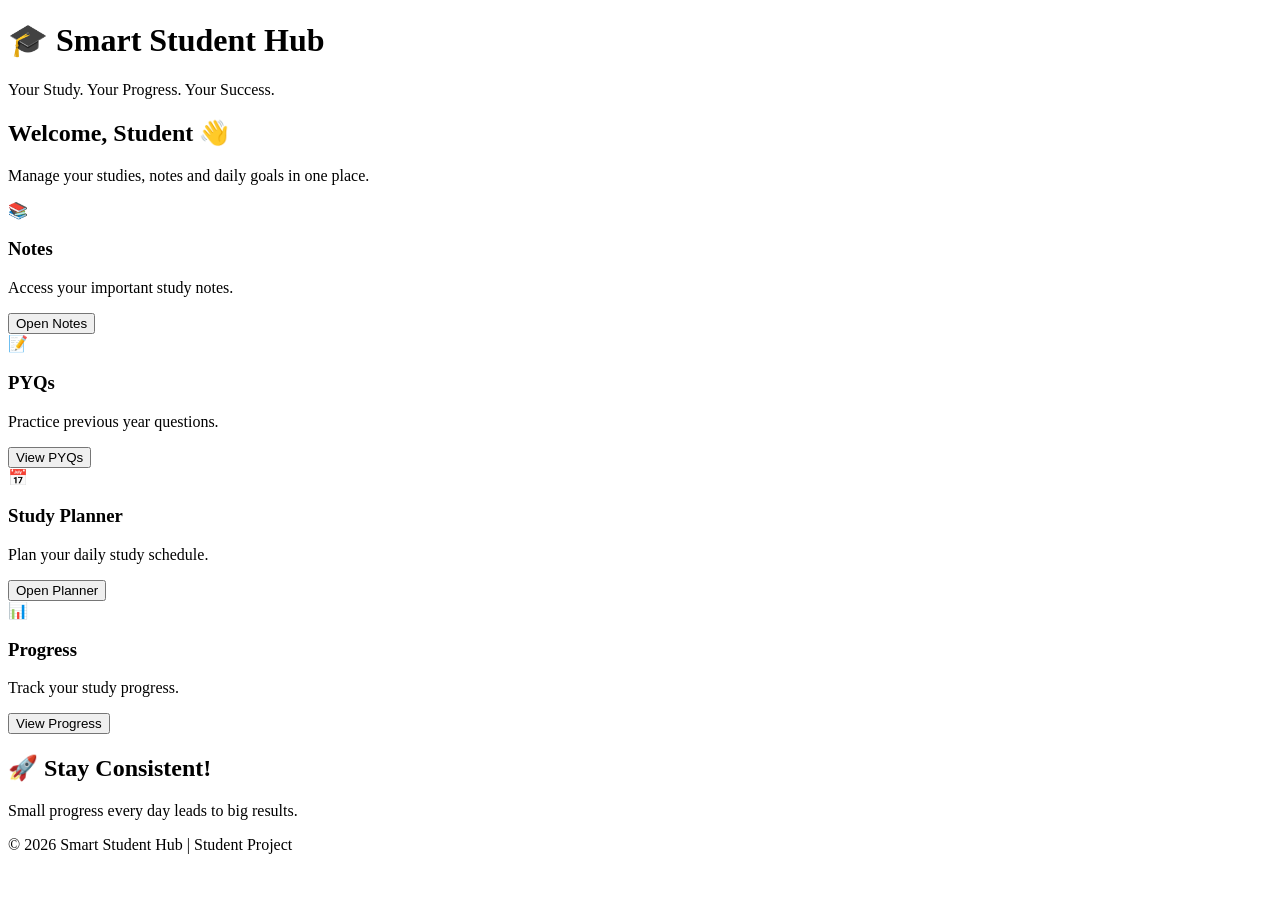
==== index.html @ 55549eb0 "Create index.html" ====
<!DOCTYPE html>
<html lang="en">
<head>
  <meta charset="UTF-8">
  <meta name="viewport" content="width=device-width, initial-scale=1.0">
  <title>Smart Student Hub</title>
  <link rel="stylesheet" href="style.css">
</head>

<body>

  <header>
    <h1>🎓 Smart Student Hub</h1>
    <p>Your Study. Your Progress. Your Success.</p>
  </header>

  <main>

    <section class="welcome">
      <h2>Welcome, Student 👋</h2>
      <p>Manage your studies, notes and daily goals in one place.</p>
    </section>

    <section class="cards">

      <div class="card">
        <div class="icon">📚</div>
        <h3>Notes</h3>
        <p>Access your important study notes.</p>
        <button>Open Notes</button>
      </div>

      <div class="card">
        <div class="icon">📝</div>
        <h3>PYQs</h3>
        <p>Practice previous year questions.</p>
        <button>View PYQs</button>
      </div>

      <div class="card">
        <div class="icon">📅</div>
        <h3>Study Planner</h3>
        <p>Plan your daily study schedule.</p>
        <button>Open Planner</button>
      </div>

      <div class="card">
        <div class="icon">📊</div>
        <h3>Progress</h3>
        <p>Track your study progress.</p>
        <button>View Progress</button>
      </div>

    </section>

    <section class="quote">
      <h2>🚀 Stay Consistent!</h2>
      <p>Small progress every day leads to big results.</p>
    </section>

  </main>

  <footer>
    <p>© 2026 Smart Student Hub | Student Project</p>
  </footer>

</body>
</html>
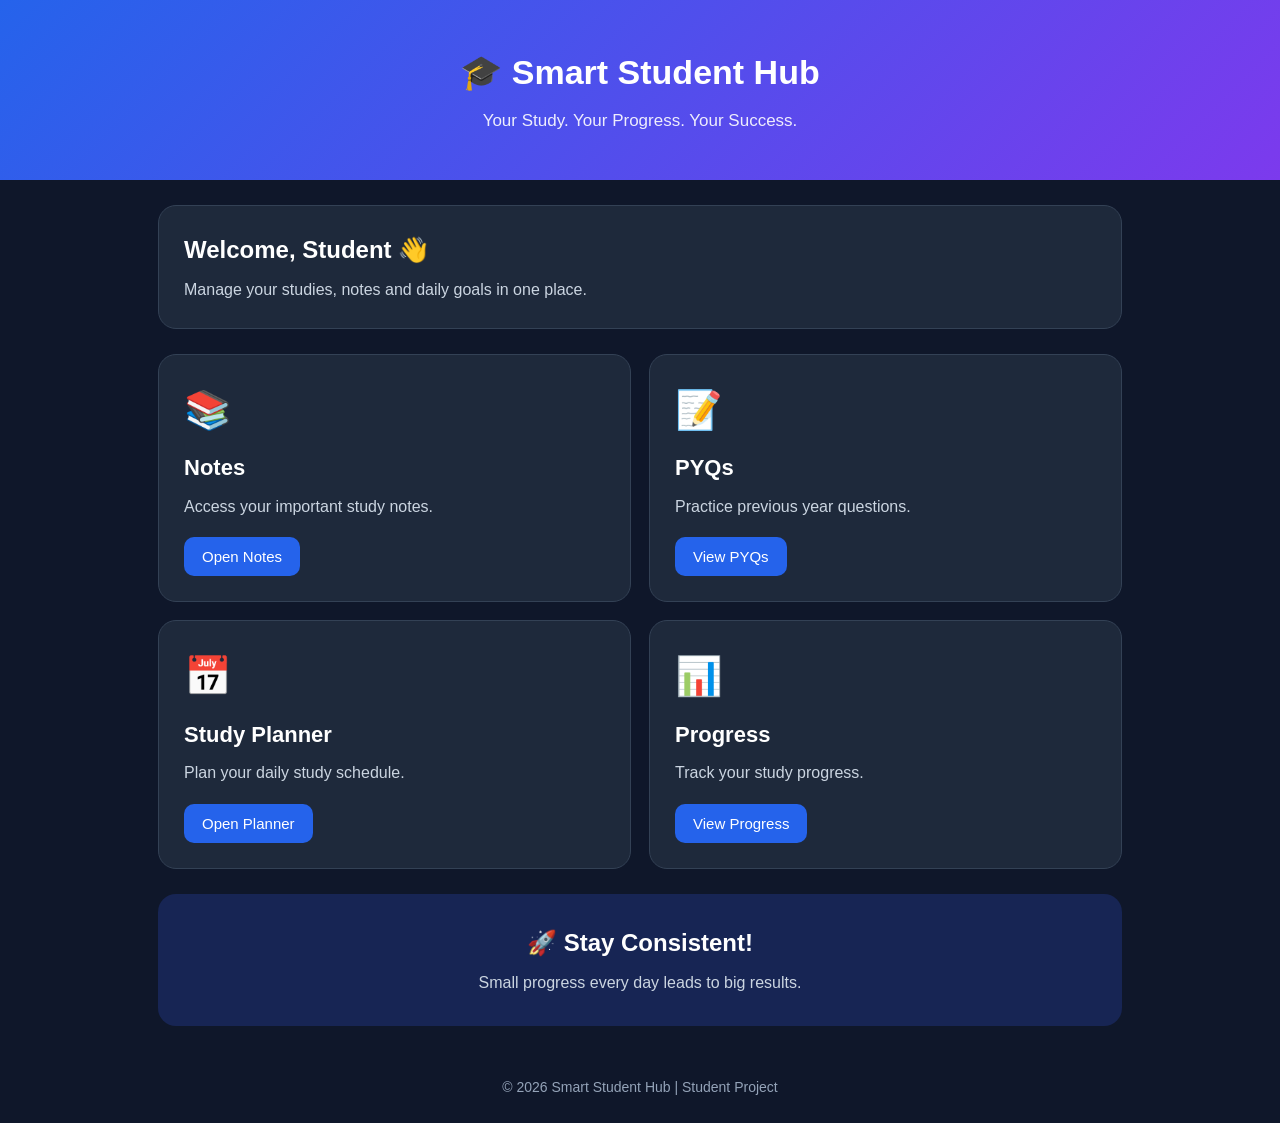
==== commit 1ede1290: "Update index.html" ====
--- a/index.html
+++ b/index.html
@@ -63,6 +63,6 @@
   <footer>
     <p>© 2026 Smart Student Hub | Student Project</p>
   </footer>
-
+<script src="script.js"></script>
 </body>
 </html>
--- a/style.css
+++ b/style.css
@@ -0,0 +1,132 @@
+* {
+  margin: 0;
+  padding: 0;
+  box-sizing: border-box;
+}
+
+body {
+  font-family: Arial, sans-serif;
+  background: #0f172a;
+  color: #ffffff;
+  line-height: 1.6;
+}
+
+header {
+  text-align: center;
+  padding: 45px 20px;
+  background: linear-gradient(135deg, #2563eb, #7c3aed);
+}
+
+header h1 {
+  font-size: 34px;
+  margin-bottom: 8px;
+}
+
+header p {
+  font-size: 17px;
+  opacity: 0.9;
+}
+
+main {
+  max-width: 1000px;
+  margin: auto;
+  padding: 25px 18px;
+}
+
+.welcome {
+  background: #1e293b;
+  padding: 25px;
+  border-radius: 18px;
+  margin-bottom: 25px;
+  border: 1px solid #334155;
+}
+
+.welcome h2 {
+  margin-bottom: 8px;
+}
+
+.welcome p {
+  color: #cbd5e1;
+}
+
+.cards {
+  display: grid;
+  grid-template-columns: repeat(2, 1fr);
+  gap: 18px;
+}
+
+.card {
+  background: #1e293b;
+  padding: 25px;
+  border-radius: 18px;
+  border: 1px solid #334155;
+  transition: 0.3s;
+}
+
+.card:hover {
+  transform: translateY(-5px);
+  border-color: #60a5fa;
+}
+
+.icon {
+  font-size: 38px;
+  margin-bottom: 10px;
+}
+
+.card h3 {
+  font-size: 22px;
+  margin-bottom: 8px;
+}
+
+.card p {
+  color: #cbd5e1;
+  margin-bottom: 18px;
+}
+
+button {
+  background: #2563eb;
+  color: white;
+  border: none;
+  padding: 11px 18px;
+  border-radius: 10px;
+  font-size: 15px;
+  cursor: pointer;
+}
+
+button:hover {
+  background: #1d4ed8;
+}
+
+.quote {
+  text-align: center;
+  margin-top: 25px;
+  padding: 30px 20px;
+  background: #172554;
+  border-radius: 18px;
+}
+
+.quote p {
+  color: #cbd5e1;
+  margin-top: 8px;
+}
+
+footer {
+  text-align: center;
+  padding: 25px;
+  color: #94a3b8;
+  font-size: 14px;
+}
+
+@media (max-width: 600px) {
+  header h1 {
+    font-size: 27px;
+  }
+
+  .cards {
+    grid-template-columns: 1fr;
+  }
+
+  main {
+    padding: 20px 14px;
+  }
+}
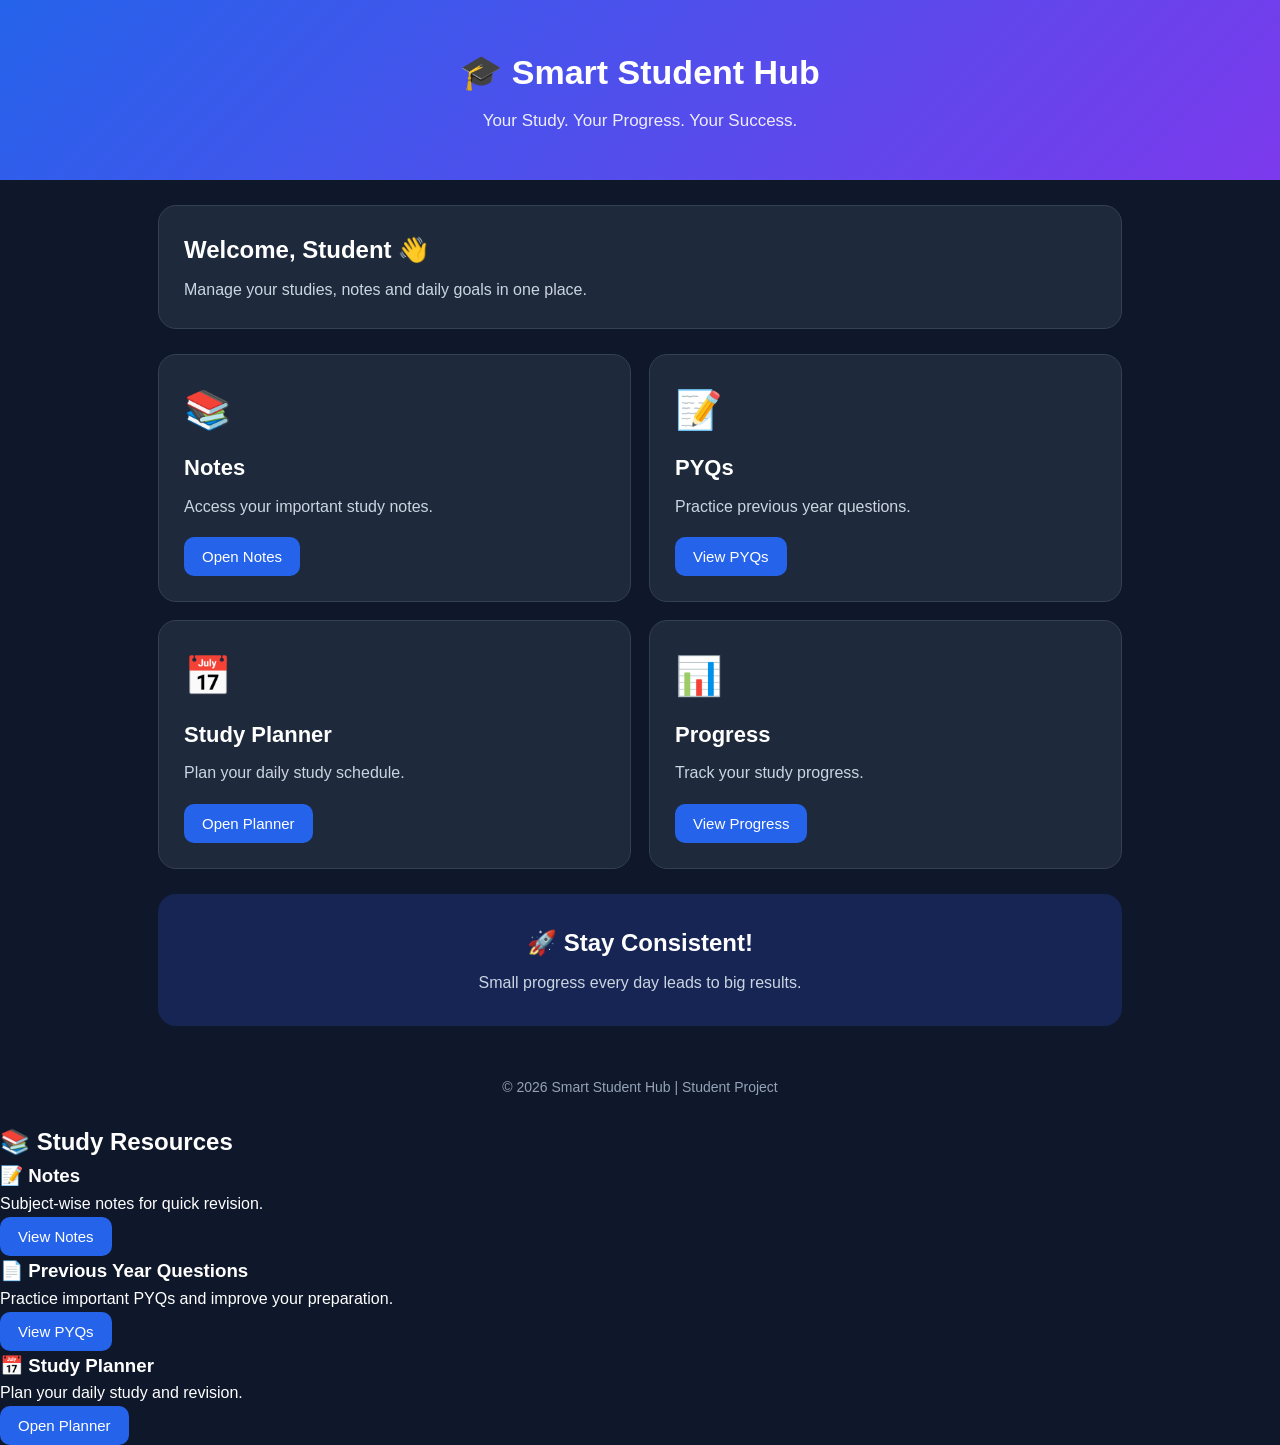
==== commit 566a8935: "Update index.html" ====
--- a/index.html
+++ b/index.html
@@ -64,5 +64,27 @@
     <p>© 2026 Smart Student Hub | Student Project</p>
   </footer>
 <script src="script.js"></script>
+  <section class="study-section">
+  <h2>📚 Study Resources</h2>
+
+  <div class="study-card">
+    <h3>📝 Notes</h3>
+    <p>Subject-wise notes for quick revision.</p>
+    <button>View Notes</button>
+  </div>
+
+  <div class="study-card">
+    <h3>📄 Previous Year Questions</h3>
+    <p>Practice important PYQs and improve your preparation.</p>
+    <button>View PYQs</button>
+  </div>
+
+  <div class="study-card">
+    <h3>📅 Study Planner</h3>
+    <p>Plan your daily study and revision.</p>
+    <button>Open Planner</button>
+  </div>
+  </section>
+  
 </body>
 </html>
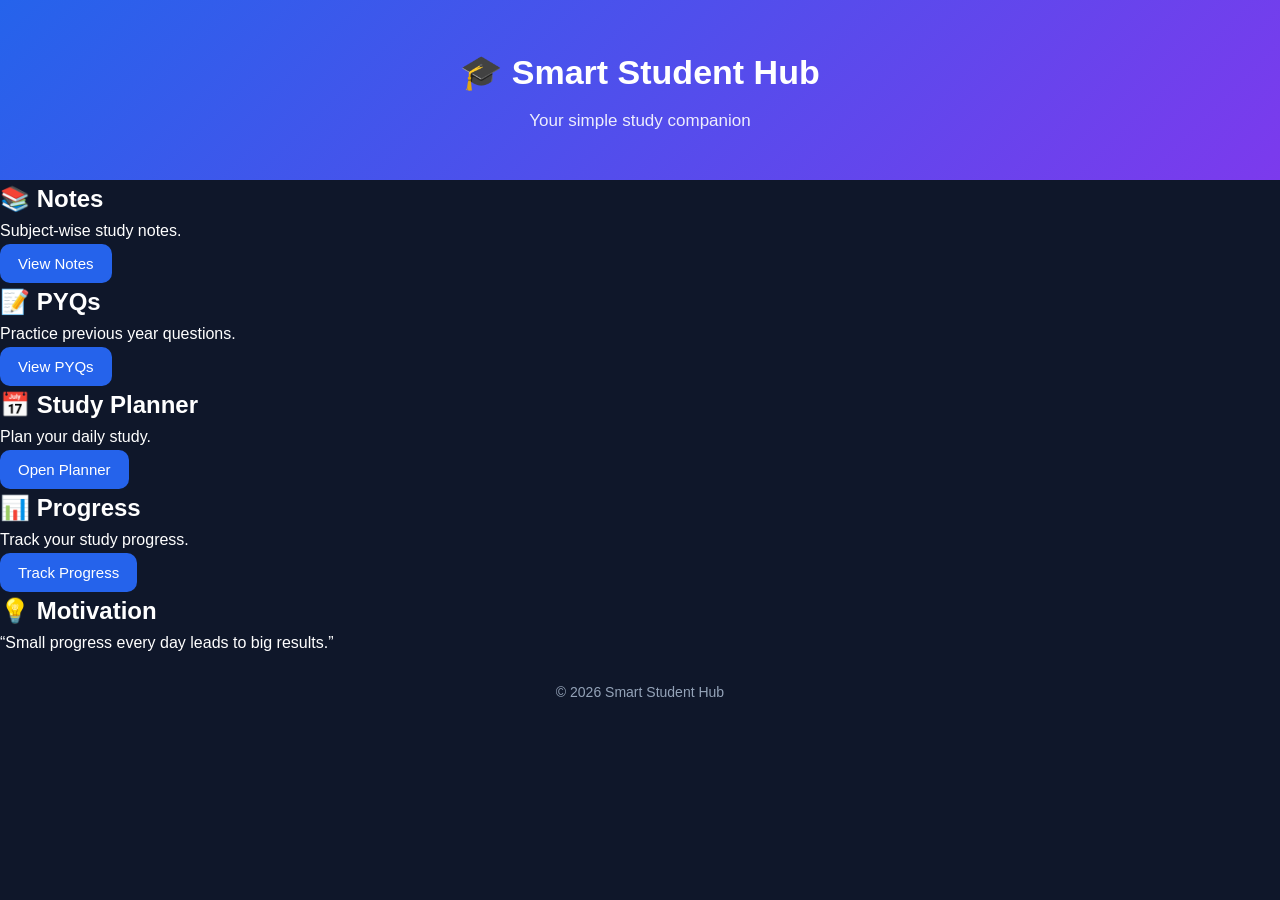
==== commit f3cb41b0: "Update index.html" ====
--- a/index.html
+++ b/index.html
@@ -1,90 +1,53 @@
 <!DOCTYPE html>
-<html lang="en">
+<html>
 <head>
-  <meta charset="UTF-8">
-  <meta name="viewport" content="width=device-width, initial-scale=1.0">
   <title>Smart Student Hub</title>
   <link rel="stylesheet" href="style.css">
 </head>
 
 <body>
 
-  <header>
-    <h1>🎓 Smart Student Hub</h1>
-    <p>Your Study. Your Progress. Your Success.</p>
-  </header>
+<header>
+  <h1>🎓 Smart Student Hub</h1>
+  <p>Your simple study companion</p>
+</header>
 
-  <main>
-
-    <section class="welcome">
-      <h2>Welcome, Student 👋</h2>
-      <p>Manage your studies, notes and daily goals in one place.</p>
-    </section>
-
-    <section class="cards">
-
-      <div class="card">
-        <div class="icon">📚</div>
-        <h3>Notes</h3>
-        <p>Access your important study notes.</p>
-        <button>Open Notes</button>
-      </div>
-
-      <div class="card">
-        <div class="icon">📝</div>
-        <h3>PYQs</h3>
-        <p>Practice previous year questions.</p>
-        <button>View PYQs</button>
-      </div>
-
-      <div class="card">
-        <div class="icon">📅</div>
-        <h3>Study Planner</h3>
-        <p>Plan your daily study schedule.</p>
-        <button>Open Planner</button>
-      </div>
-
-      <div class="card">
-        <div class="icon">📊</div>
-        <h3>Progress</h3>
-        <p>Track your study progress.</p>
-        <button>View Progress</button>
-      </div>
-
-    </section>
-
-    <section class="quote">
-      <h2>🚀 Stay Consistent!</h2>
-      <p>Small progress every day leads to big results.</p>
-    </section>
-
-  </main>
-
-  <footer>
-    <p>© 2026 Smart Student Hub | Student Project</p>
-  </footer>
-<script src="script.js"></script>
-  <section class="study-section">
-  <h2>📚 Study Resources</h2>
+<section class="study-section">
 
   <div class="study-card">
-    <h3>📝 Notes</h3>
-    <p>Subject-wise notes for quick revision.</p>
-    <button>View Notes</button>
+    <h2>📚 Notes</h2>
+    <p>Subject-wise study notes.</p>
+    <a href="notes.html"><button>View Notes</button></a>
   </div>
 
   <div class="study-card">
-    <h3>📄 Previous Year Questions</h3>
-    <p>Practice important PYQs and improve your preparation.</p>
-    <button>View PYQs</button>
+    <h2>📝 PYQs</h2>
+    <p>Practice previous year questions.</p>
+    <a href="pyq.html"><button>View PYQs</button></a>
   </div>
 
   <div class="study-card">
-    <h3>📅 Study Planner</h3>
-    <p>Plan your daily study and revision.</p>
-    <button>Open Planner</button>
+    <h2>📅 Study Planner</h2>
+    <p>Plan your daily study.</p>
+    <a href="planner.html"><button>Open Planner</button></a>
   </div>
-  </section>
-  
+
+  <div class="study-card">
+    <h2>📊 Progress</h2>
+    <p>Track your study progress.</p>
+    <a href="progress.html"><button>Track Progress</button></a>
+  </div>
+
+</section>
+
+<section class="study-section">
+  <h2>💡 Motivation</h2>
+  <p>“Small progress every day leads to big results.”</p>
+</section>
+
+<footer>
+  <p>© 2026 Smart Student Hub</p>
+</footer>
+
 </body>
 </html>
